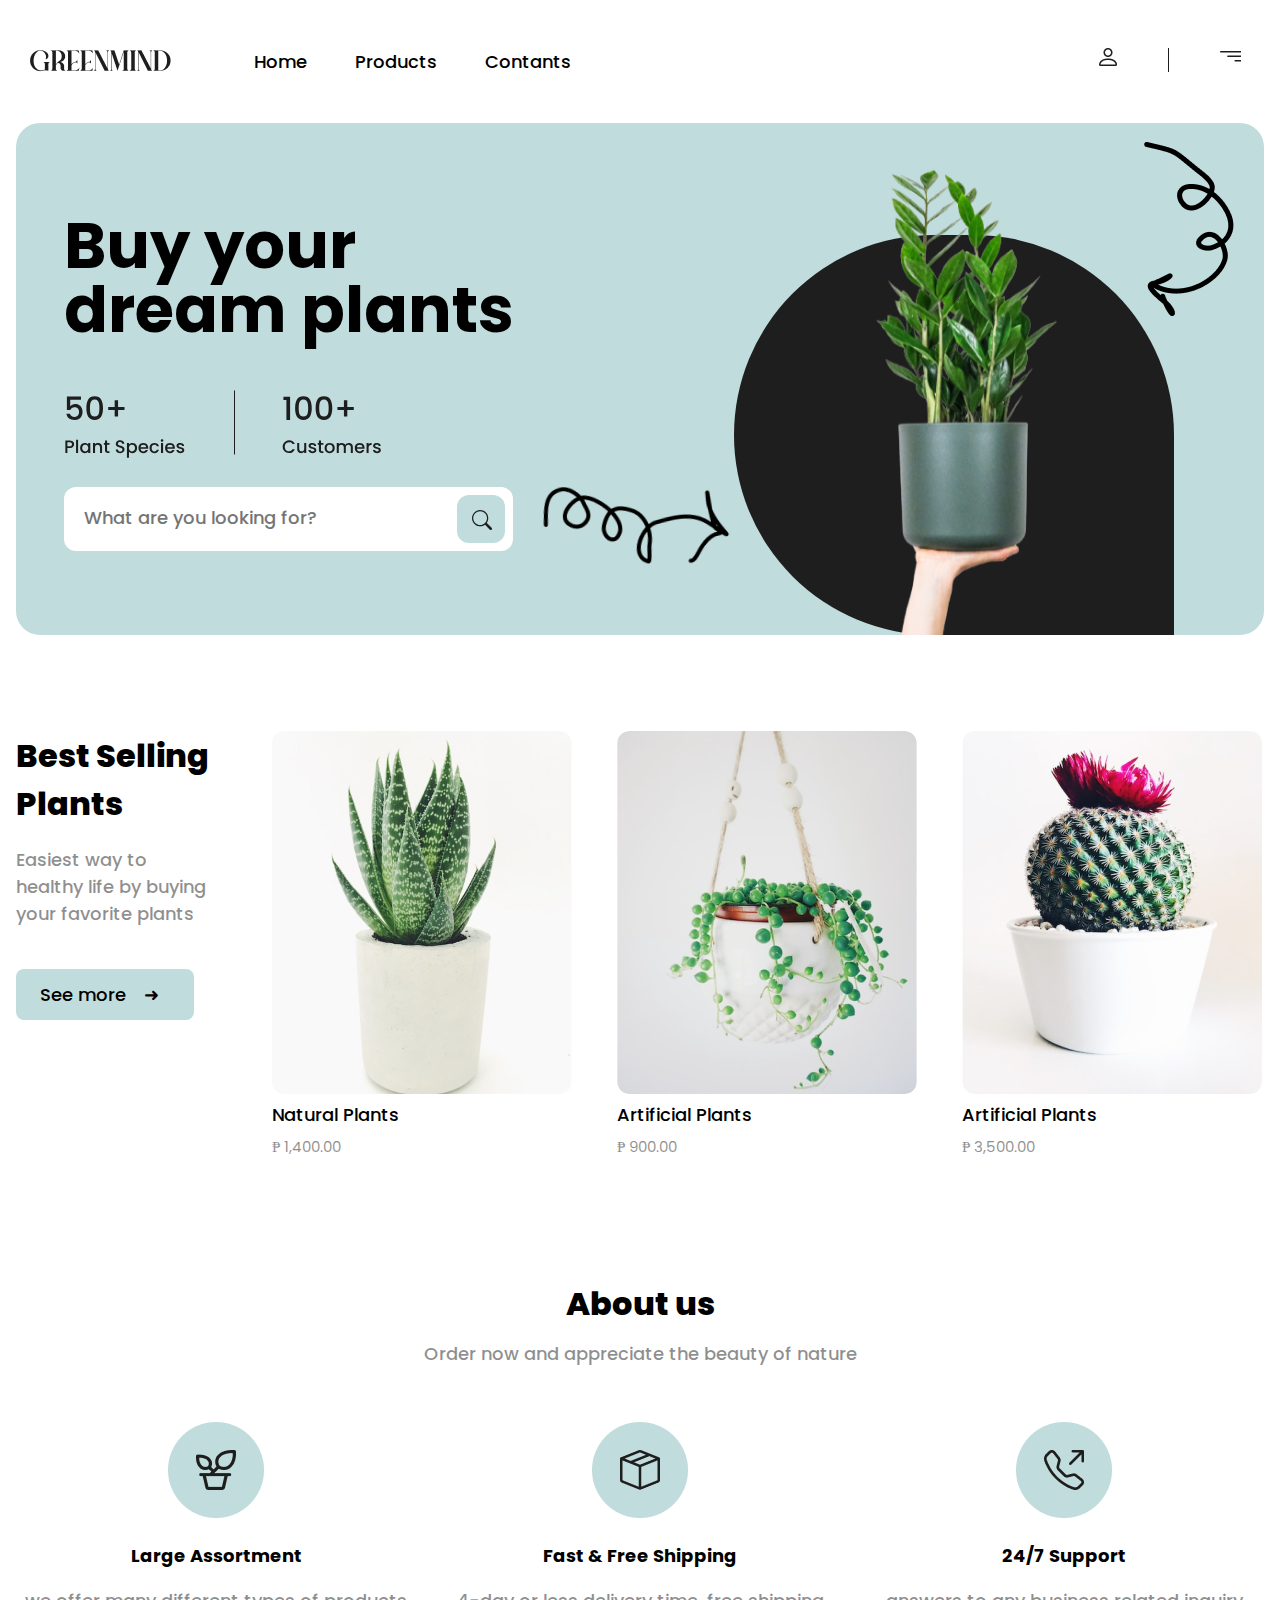
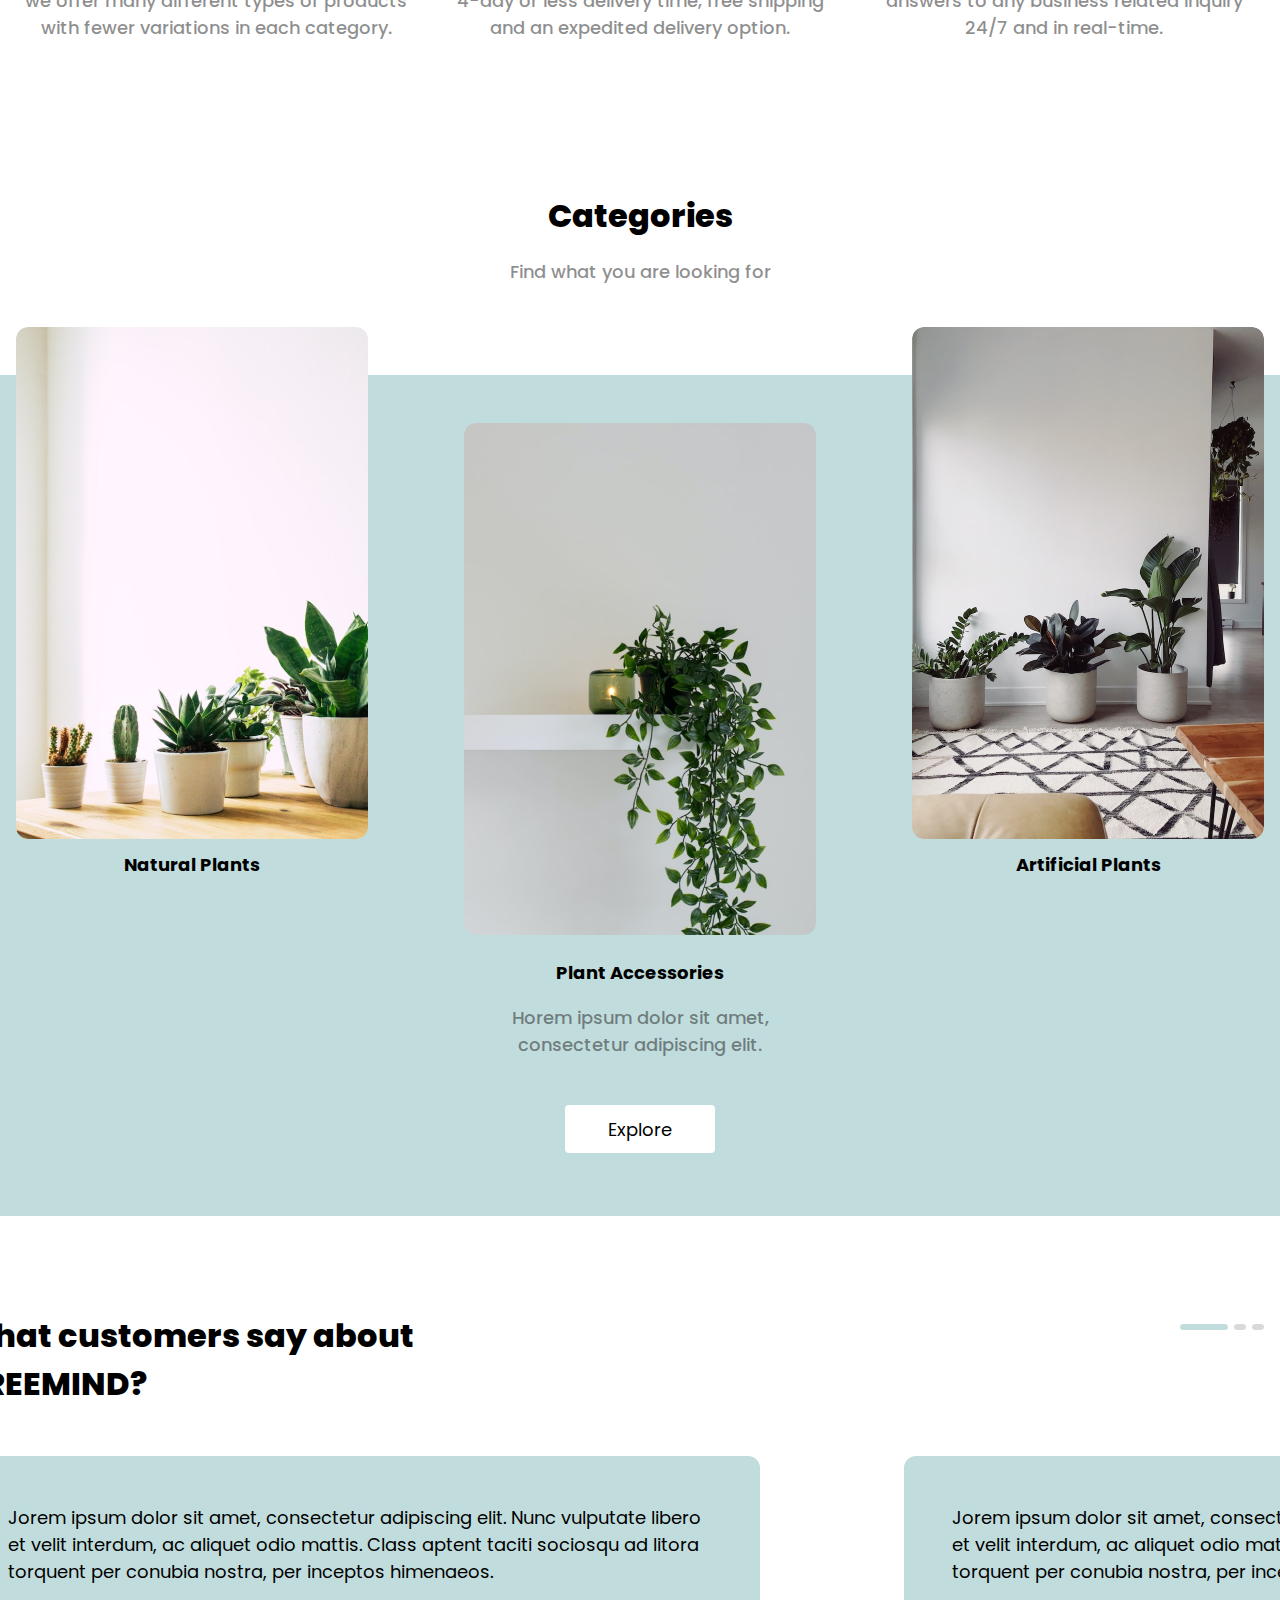
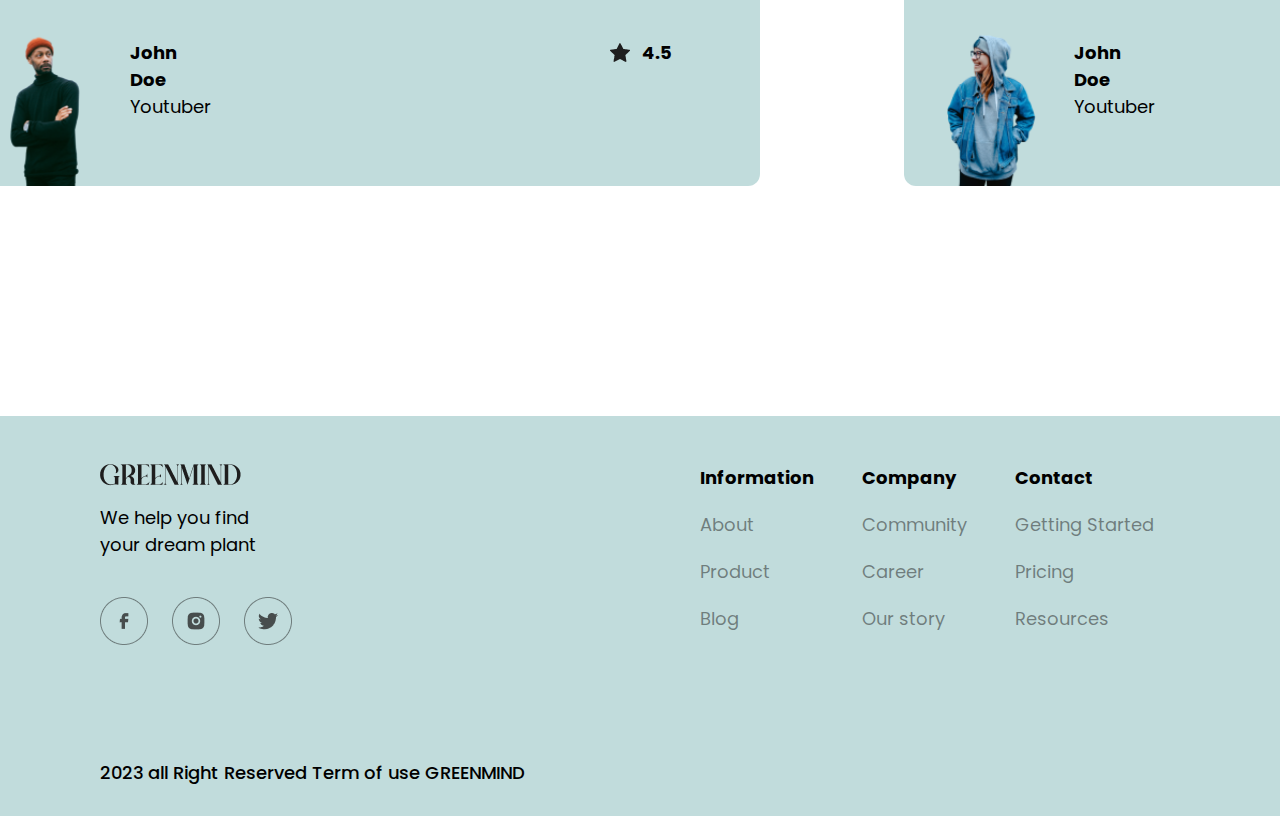
==== assignment 0/index.html @ 9eb6ec2a "Add files via upload" ====
<!DOCTYPE html>
<html lang="en">
<head>
    <meta charset="UTF-8">
    <meta http-equiv="X-UA-Compatible" content="IE=edge">
    <meta name="viewport" content="width=device-width, initial-scale=1.0">
    <link href="https://fonts.googleapis.com/css2?family=Poppins:wght@400;500;800&display=swap" rel="stylesheet">
    <link rel="stylesheet" href="style.css">
    <title>Heggi's assignment 0</title>
</head>
<body>
    <div class="page">
        <div class="navbar">
            <img src="img/GREENMIND.png" alt="" class="logo">
            <div class="menu">
                <a href="">Home</a>
                <a href="">Products</a>
                <a href="">Contants</a>
            </div>
            <div class="account">
                <a href="">
                    <img src="img/cart.png" alt="">
                </a>
                <a href="">
                    <img src="img/Person.png" alt="">
                </a>
                <img src="img/Line 1.png" alt="">
                <a href="">
                    <img src="img/FilterRight.png" alt="">
                </a>
                
            </div>
        </div>
        <div class="landingPage">
            <div class="frame3">
                <div class="frame9">
                    <div class="frame7">
                        <h1>Buy your dream plants</h1>
                        <div class="frame6">
                            <svg width="318" height="75" viewBox="0 0 318 75" fill="none" xmlns="http://www.w3.org/2000/svg">
                                <path d="M16.96 14.808H6.24V21.176C6.688 20.5787 7.34933 20.0773 8.224 19.672C9.12 19.2667 10.0693 19.064 11.072 19.064C12.864 19.064 14.3147 19.448 15.424 20.216C16.5547 20.984 17.3547 21.9547 17.824 23.128C18.3147 24.3013 18.56 25.5387 18.56 26.84C18.56 28.4187 18.2507 29.8267 17.632 31.064C17.0347 32.28 16.128 33.24 14.912 33.944C13.7173 34.648 12.2453 35 10.496 35C8.17067 35 6.304 34.424 4.896 33.272C3.488 32.12 2.64533 30.5947 2.368 28.696H5.92C6.15467 29.6987 6.67733 30.4987 7.488 31.096C8.29867 31.672 9.312 31.96 10.528 31.96C12.0427 31.96 13.1733 31.5013 13.92 30.584C14.688 29.6667 15.072 28.4507 15.072 26.936C15.072 25.4 14.688 24.2267 13.92 23.416C13.152 22.584 12.0213 22.168 10.528 22.168C9.48267 22.168 8.59733 22.4347 7.872 22.968C7.168 23.48 6.656 24.184 6.336 25.08H2.88V11.608H16.96V14.808ZM22.3575 23.032C22.3575 19.3413 22.9762 16.4613 24.2135 14.392C25.4722 12.3013 27.6268 11.256 30.6775 11.256C33.7282 11.256 35.8722 12.3013 37.1095 14.392C38.3682 16.4613 38.9975 19.3413 38.9975 23.032C38.9975 26.7653 38.3682 29.688 37.1095 31.8C35.8722 33.8907 33.7282 34.936 30.6775 34.936C27.6268 34.936 25.4722 33.8907 24.2135 31.8C22.9762 29.688 22.3575 26.7653 22.3575 23.032ZM35.4135 23.032C35.4135 21.304 35.2962 19.8427 35.0615 18.648C34.8482 17.4533 34.4002 16.4827 33.7175 15.736C33.0348 14.968 32.0215 14.584 30.6775 14.584C29.3335 14.584 28.3202 14.968 27.6375 15.736C26.9548 16.4827 26.4962 17.4533 26.2615 18.648C26.0482 19.8427 25.9415 21.304 25.9415 23.032C25.9415 24.824 26.0482 26.328 26.2615 27.544C26.4748 28.76 26.9228 29.7413 27.6055 30.488C28.3095 31.2347 29.3335 31.608 30.6775 31.608C32.0215 31.608 33.0348 31.2347 33.7175 30.488C34.4215 29.7413 34.8802 28.76 35.0935 27.544C35.3068 26.328 35.4135 24.824 35.4135 23.032ZM60.5215 24.984H54.0575V31.608H50.6655V24.984H44.2015V21.912H50.6655V15.288H54.0575V21.912H60.5215V24.984Z" fill="#1E1E1E"/>
                                <path d="M10.098 59.216C10.098 59.852 9.948 60.452 9.648 61.016C9.348 61.58 8.868 62.042 8.208 62.402C7.548 62.75 6.702 62.924 5.67 62.924H3.402V68H1.35V55.49H5.67C6.63 55.49 7.44 55.658 8.1 55.994C8.772 56.318 9.27 56.762 9.594 57.326C9.93 57.89 10.098 58.52 10.098 59.216ZM5.67 61.25C6.45 61.25 7.032 61.076 7.416 60.728C7.8 60.368 7.992 59.864 7.992 59.216C7.992 57.848 7.218 57.164 5.67 57.164H3.402V61.25H5.67ZM14.1071 54.68V68H12.0551V54.68H14.1071ZM16.1172 62.996C16.1172 62 16.3212 61.118 16.7292 60.35C17.1492 59.582 17.7132 58.988 18.4212 58.568C19.1412 58.136 19.9332 57.92 20.7972 57.92C21.5772 57.92 22.2552 58.076 22.8312 58.388C23.4192 58.688 23.8872 59.066 24.2352 59.522V58.082H26.3052V68H24.2352V66.524C23.8872 66.992 23.4132 67.382 22.8132 67.694C22.2132 68.006 21.5292 68.162 20.7612 68.162C19.9092 68.162 19.1292 67.946 18.4212 67.514C17.7132 67.07 17.1492 66.458 16.7292 65.678C16.3212 64.886 16.1172 63.992 16.1172 62.996ZM24.2352 63.032C24.2352 62.348 24.0912 61.754 23.8032 61.25C23.5272 60.746 23.1612 60.362 22.7052 60.098C22.2492 59.834 21.7572 59.702 21.2292 59.702C20.7012 59.702 20.2092 59.834 19.7532 60.098C19.2972 60.35 18.9252 60.728 18.6372 61.232C18.3612 61.724 18.2232 62.312 18.2232 62.996C18.2232 63.68 18.3612 64.28 18.6372 64.796C18.9252 65.312 19.2972 65.708 19.7532 65.984C20.2212 66.248 20.7132 66.38 21.2292 66.38C21.7572 66.38 22.2492 66.248 22.7052 65.984C23.1612 65.72 23.5272 65.336 23.8032 64.832C24.0912 64.316 24.2352 63.716 24.2352 63.032ZM34.0044 57.92C34.7844 57.92 35.4804 58.082 36.0924 58.406C36.7164 58.73 37.2024 59.21 37.5504 59.846C37.8984 60.482 38.0724 61.25 38.0724 62.15V68H36.0384V62.456C36.0384 61.568 35.8164 60.89 35.3724 60.422C34.9284 59.942 34.3224 59.702 33.5544 59.702C32.7864 59.702 32.1744 59.942 31.7184 60.422C31.2744 60.89 31.0524 61.568 31.0524 62.456V68H29.0004V58.082H31.0524V59.216C31.3884 58.808 31.8144 58.49 32.3304 58.262C32.8584 58.034 33.4164 57.92 34.0044 57.92ZM43.0838 59.756V65.246C43.0838 65.618 43.1678 65.888 43.3358 66.056C43.5158 66.212 43.8158 66.29 44.2358 66.29H45.4958V68H43.8758C42.9518 68 42.2438 67.784 41.7518 67.352C41.2598 66.92 41.0138 66.218 41.0138 65.246V59.756H39.8438V58.082H41.0138V55.616H43.0838V58.082H45.4958V59.756H43.0838ZM56.1849 68.126C55.3449 68.126 54.5889 67.982 53.9169 67.694C53.2449 67.394 52.7169 66.974 52.3329 66.434C51.9489 65.894 51.7569 65.264 51.7569 64.544H53.9529C54.0009 65.084 54.2109 65.528 54.5829 65.876C54.9669 66.224 55.5009 66.398 56.1849 66.398C56.8929 66.398 57.4449 66.23 57.8409 65.894C58.2369 65.546 58.4349 65.102 58.4349 64.562C58.4349 64.142 58.3089 63.8 58.0569 63.536C57.8169 63.272 57.5109 63.068 57.1389 62.924C56.7789 62.78 56.2749 62.624 55.6269 62.456C54.8109 62.24 54.1449 62.024 53.6289 61.808C53.1249 61.58 52.6929 61.232 52.3329 60.764C51.9729 60.296 51.7929 59.672 51.7929 58.892C51.7929 58.172 51.9729 57.542 52.3329 57.002C52.6929 56.462 53.1969 56.048 53.8449 55.76C54.4929 55.472 55.2429 55.328 56.0949 55.328C57.3069 55.328 58.2969 55.634 59.0649 56.246C59.8449 56.846 60.2769 57.674 60.3609 58.73H58.0929C58.0569 58.274 57.8409 57.884 57.4449 57.56C57.0489 57.236 56.5269 57.074 55.8789 57.074C55.2909 57.074 54.8109 57.224 54.4389 57.524C54.0669 57.824 53.8809 58.256 53.8809 58.82C53.8809 59.204 53.9949 59.522 54.2229 59.774C54.4629 60.014 54.7629 60.206 55.1229 60.35C55.4829 60.494 55.9749 60.65 56.5989 60.818C57.4269 61.046 58.0989 61.274 58.6149 61.502C59.1429 61.73 59.5869 62.084 59.9469 62.564C60.3189 63.032 60.5049 63.662 60.5049 64.454C60.5049 65.09 60.3309 65.69 59.9829 66.254C59.6469 66.818 59.1489 67.274 58.4889 67.622C57.8409 67.958 57.0729 68.126 56.1849 68.126ZM64.9782 59.54C65.3262 59.084 65.8002 58.7 66.4002 58.388C67.0002 58.076 67.6782 57.92 68.4342 57.92C69.2982 57.92 70.0842 58.136 70.7922 58.568C71.5122 58.988 72.0762 59.582 72.4842 60.35C72.8922 61.118 73.0962 62 73.0962 62.996C73.0962 63.992 72.8922 64.886 72.4842 65.678C72.0762 66.458 71.5122 67.07 70.7922 67.514C70.0842 67.946 69.2982 68.162 68.4342 68.162C67.6782 68.162 67.0062 68.012 66.4182 67.712C65.8302 67.4 65.3502 67.016 64.9782 66.56V72.716H62.9262V58.082H64.9782V59.54ZM71.0082 62.996C71.0082 62.312 70.8642 61.724 70.5762 61.232C70.3002 60.728 69.9282 60.35 69.4602 60.098C69.0042 59.834 68.5122 59.702 67.9842 59.702C67.4682 59.702 66.9762 59.834 66.5082 60.098C66.0522 60.362 65.6802 60.746 65.3922 61.25C65.1162 61.754 64.9782 62.348 64.9782 63.032C64.9782 63.716 65.1162 64.316 65.3922 64.832C65.6802 65.336 66.0522 65.72 66.5082 65.984C66.9762 66.248 67.4682 66.38 67.9842 66.38C68.5122 66.38 69.0042 66.248 69.4602 65.984C69.9282 65.708 70.3002 65.312 70.5762 64.796C70.8642 64.28 71.0082 63.68 71.0082 62.996ZM84.2154 62.798C84.2154 63.17 84.1914 63.506 84.1434 63.806H76.5654C76.6254 64.598 76.9194 65.234 77.4474 65.714C77.9754 66.194 78.6234 66.434 79.3914 66.434C80.4954 66.434 81.2754 65.972 81.7314 65.048H83.9454C83.6454 65.96 83.0994 66.71 82.3074 67.298C81.5274 67.874 80.5554 68.162 79.3914 68.162C78.4434 68.162 77.5914 67.952 76.8354 67.532C76.0914 67.1 75.5034 66.5 75.0714 65.732C74.6514 64.952 74.4414 64.052 74.4414 63.032C74.4414 62.012 74.6454 61.118 75.0534 60.35C75.4734 59.57 76.0554 58.97 76.7994 58.55C77.5554 58.13 78.4194 57.92 79.3914 57.92C80.3274 57.92 81.1614 58.124 81.8934 58.532C82.6254 58.94 83.1954 59.516 83.6034 60.26C84.0114 60.992 84.2154 61.838 84.2154 62.798ZM82.0734 62.15C82.0614 61.394 81.7914 60.788 81.2634 60.332C80.7354 59.876 80.0814 59.648 79.3014 59.648C78.5934 59.648 77.9874 59.876 77.4834 60.332C76.9794 60.776 76.6794 61.382 76.5834 62.15H82.0734ZM85.5508 63.032C85.5508 62.012 85.7548 61.118 86.1628 60.35C86.5828 59.57 87.1588 58.97 87.8908 58.55C88.6228 58.13 89.4628 57.92 90.4108 57.92C91.6108 57.92 92.6008 58.208 93.3808 58.784C94.1728 59.348 94.7068 60.158 94.9828 61.214H92.7688C92.5888 60.722 92.3008 60.338 91.9048 60.062C91.5088 59.786 91.0108 59.648 90.4108 59.648C89.5708 59.648 88.8988 59.948 88.3948 60.548C87.9028 61.136 87.6568 61.964 87.6568 63.032C87.6568 64.1 87.9028 64.934 88.3948 65.534C88.8988 66.134 89.5708 66.434 90.4108 66.434C91.5988 66.434 92.3848 65.912 92.7688 64.868H94.9828C94.6948 65.876 94.1548 66.68 93.3628 67.28C92.5708 67.868 91.5868 68.162 90.4108 68.162C89.4628 68.162 88.6228 67.952 87.8908 67.532C87.1588 67.1 86.5828 66.5 86.1628 65.732C85.7548 64.952 85.5508 64.052 85.5508 63.032ZM98.0717 56.768C97.6997 56.768 97.3877 56.642 97.1357 56.39C96.8837 56.138 96.7577 55.826 96.7577 55.454C96.7577 55.082 96.8837 54.77 97.1357 54.518C97.3877 54.266 97.6997 54.14 98.0717 54.14C98.4317 54.14 98.7377 54.266 98.9897 54.518C99.2417 54.77 99.3677 55.082 99.3677 55.454C99.3677 55.826 99.2417 56.138 98.9897 56.39C98.7377 56.642 98.4317 56.768 98.0717 56.768ZM99.0797 58.082V68H97.0277V58.082H99.0797ZM110.864 62.798C110.864 63.17 110.84 63.506 110.792 63.806H103.214C103.274 64.598 103.568 65.234 104.096 65.714C104.624 66.194 105.272 66.434 106.04 66.434C107.144 66.434 107.924 65.972 108.38 65.048H110.594C110.294 65.96 109.748 66.71 108.956 67.298C108.176 67.874 107.204 68.162 106.04 68.162C105.092 68.162 104.24 67.952 103.484 67.532C102.74 67.1 102.152 66.5 101.72 65.732C101.3 64.952 101.09 64.052 101.09 63.032C101.09 62.012 101.294 61.118 101.702 60.35C102.122 59.57 102.704 58.97 103.448 58.55C104.204 58.13 105.068 57.92 106.04 57.92C106.976 57.92 107.81 58.124 108.542 58.532C109.274 58.94 109.844 59.516 110.252 60.26C110.66 60.992 110.864 61.838 110.864 62.798ZM108.722 62.15C108.71 61.394 108.44 60.788 107.912 60.332C107.384 59.876 106.73 59.648 105.95 59.648C105.242 59.648 104.636 59.876 104.132 60.332C103.628 60.776 103.328 61.382 103.232 62.15H108.722ZM116.483 68.162C115.703 68.162 115.001 68.024 114.377 67.748C113.765 67.46 113.279 67.076 112.919 66.596C112.559 66.104 112.367 65.558 112.343 64.958H114.467C114.503 65.378 114.701 65.732 115.061 66.02C115.433 66.296 115.895 66.434 116.447 66.434C117.023 66.434 117.467 66.326 117.779 66.11C118.103 65.882 118.265 65.594 118.265 65.246C118.265 64.874 118.085 64.598 117.725 64.418C117.377 64.238 116.819 64.04 116.051 63.824C115.307 63.62 114.701 63.422 114.233 63.23C113.765 63.038 113.357 62.744 113.009 62.348C112.673 61.952 112.505 61.43 112.505 60.782C112.505 60.254 112.661 59.774 112.973 59.342C113.285 58.898 113.729 58.55 114.305 58.298C114.893 58.046 115.565 57.92 116.321 57.92C117.449 57.92 118.355 58.208 119.039 58.784C119.735 59.348 120.107 60.122 120.155 61.106H118.103C118.067 60.662 117.887 60.308 117.563 60.044C117.239 59.78 116.801 59.648 116.249 59.648C115.709 59.648 115.295 59.75 115.007 59.954C114.719 60.158 114.575 60.428 114.575 60.764C114.575 61.028 114.671 61.25 114.863 61.43C115.055 61.61 115.289 61.754 115.565 61.862C115.841 61.958 116.249 62.084 116.789 62.24C117.509 62.432 118.097 62.63 118.553 62.834C119.021 63.026 119.423 63.314 119.759 63.698C120.095 64.082 120.269 64.592 120.281 65.228C120.281 65.792 120.125 66.296 119.813 66.74C119.501 67.184 119.057 67.532 118.481 67.784C117.917 68.036 117.251 68.162 116.483 68.162Z" fill="#1E1E1E"/>
                                <line x1="170.5" y1="5.5" x2="170.5" y2="69.5" stroke="#1E1E1E"/>
                                <path d="M219.44 15V11.672H226.096V35H222.416V15H219.44ZM231.108 23.032C231.108 19.3413 231.726 16.4613 232.964 14.392C234.222 12.3013 236.377 11.256 239.428 11.256C242.478 11.256 244.622 12.3013 245.86 14.392C247.118 16.4613 247.748 19.3413 247.748 23.032C247.748 26.7653 247.118 29.688 245.86 31.8C244.622 33.8907 242.478 34.936 239.428 34.936C236.377 34.936 234.222 33.8907 232.964 31.8C231.726 29.688 231.108 26.7653 231.108 23.032ZM244.164 23.032C244.164 21.304 244.046 19.8427 243.812 18.648C243.598 17.4533 243.15 16.4827 242.468 15.736C241.785 14.968 240.772 14.584 239.428 14.584C238.084 14.584 237.07 14.968 236.388 15.736C235.705 16.4827 235.246 17.4533 235.012 18.648C234.798 19.8427 234.692 21.304 234.692 23.032C234.692 24.824 234.798 26.328 235.012 27.544C235.225 28.76 235.673 29.7413 236.356 30.488C237.06 31.2347 238.084 31.608 239.428 31.608C240.772 31.608 241.785 31.2347 242.468 30.488C243.172 29.7413 243.63 28.76 243.844 27.544C244.057 26.328 244.164 24.824 244.164 23.032ZM251.608 23.032C251.608 19.3413 252.226 16.4613 253.464 14.392C254.722 12.3013 256.877 11.256 259.928 11.256C262.978 11.256 265.122 12.3013 266.36 14.392C267.618 16.4613 268.248 19.3413 268.248 23.032C268.248 26.7653 267.618 29.688 266.36 31.8C265.122 33.8907 262.978 34.936 259.928 34.936C256.877 34.936 254.722 33.8907 253.464 31.8C252.226 29.688 251.608 26.7653 251.608 23.032ZM264.664 23.032C264.664 21.304 264.546 19.8427 264.312 18.648C264.098 17.4533 263.65 16.4827 262.968 15.736C262.285 14.968 261.272 14.584 259.928 14.584C258.584 14.584 257.57 14.968 256.888 15.736C256.205 16.4827 255.746 17.4533 255.512 18.648C255.298 19.8427 255.192 21.304 255.192 23.032C255.192 24.824 255.298 26.328 255.512 27.544C255.725 28.76 256.173 29.7413 256.856 30.488C257.56 31.2347 258.584 31.608 259.928 31.608C261.272 31.608 262.285 31.2347 262.968 30.488C263.672 29.7413 264.13 28.76 264.344 27.544C264.557 26.328 264.664 24.824 264.664 23.032ZM289.772 24.984H283.308V31.608H279.916V24.984H273.452V21.912H279.916V15.288H283.308V21.912H289.772V24.984Z" fill="#1E1E1E"/>
                                <path d="M218.666 61.718C218.666 60.494 218.948 59.396 219.512 58.424C220.088 57.452 220.862 56.696 221.834 56.156C222.818 55.604 223.892 55.328 225.056 55.328C226.388 55.328 227.57 55.658 228.602 56.318C229.646 56.966 230.402 57.89 230.87 59.09H228.404C228.08 58.43 227.63 57.938 227.054 57.614C226.478 57.29 225.812 57.128 225.056 57.128C224.228 57.128 223.49 57.314 222.842 57.686C222.194 58.058 221.684 58.592 221.312 59.288C220.952 59.984 220.772 60.794 220.772 61.718C220.772 62.642 220.952 63.452 221.312 64.148C221.684 64.844 222.194 65.384 222.842 65.768C223.49 66.14 224.228 66.326 225.056 66.326C225.812 66.326 226.478 66.164 227.054 65.84C227.63 65.516 228.08 65.024 228.404 64.364H230.87C230.402 65.564 229.646 66.488 228.602 67.136C227.57 67.784 226.388 68.108 225.056 68.108C223.88 68.108 222.806 67.838 221.834 67.298C220.862 66.746 220.088 65.984 219.512 65.012C218.948 64.04 218.666 62.942 218.666 61.718ZM242.254 58.082V68H240.202V66.83C239.878 67.238 239.452 67.562 238.924 67.802C238.408 68.03 237.856 68.144 237.268 68.144C236.488 68.144 235.786 67.982 235.162 67.658C234.55 67.334 234.064 66.854 233.704 66.218C233.356 65.582 233.182 64.814 233.182 63.914V58.082H235.216V63.608C235.216 64.496 235.438 65.18 235.882 65.66C236.326 66.128 236.932 66.362 237.7 66.362C238.468 66.362 239.074 66.128 239.518 65.66C239.974 65.18 240.202 64.496 240.202 63.608V58.082H242.254ZM248.561 68.162C247.781 68.162 247.079 68.024 246.455 67.748C245.843 67.46 245.357 67.076 244.997 66.596C244.637 66.104 244.445 65.558 244.421 64.958H246.545C246.581 65.378 246.779 65.732 247.139 66.02C247.511 66.296 247.973 66.434 248.525 66.434C249.101 66.434 249.545 66.326 249.857 66.11C250.181 65.882 250.343 65.594 250.343 65.246C250.343 64.874 250.163 64.598 249.803 64.418C249.455 64.238 248.897 64.04 248.129 63.824C247.385 63.62 246.779 63.422 246.311 63.23C245.843 63.038 245.435 62.744 245.087 62.348C244.751 61.952 244.583 61.43 244.583 60.782C244.583 60.254 244.739 59.774 245.051 59.342C245.363 58.898 245.807 58.55 246.383 58.298C246.971 58.046 247.643 57.92 248.399 57.92C249.527 57.92 250.433 58.208 251.117 58.784C251.813 59.348 252.185 60.122 252.233 61.106H250.181C250.145 60.662 249.965 60.308 249.641 60.044C249.317 59.78 248.879 59.648 248.327 59.648C247.787 59.648 247.373 59.75 247.085 59.954C246.797 60.158 246.653 60.428 246.653 60.764C246.653 61.028 246.749 61.25 246.941 61.43C247.133 61.61 247.367 61.754 247.643 61.862C247.919 61.958 248.327 62.084 248.867 62.24C249.587 62.432 250.175 62.63 250.631 62.834C251.099 63.026 251.501 63.314 251.837 63.698C252.173 64.082 252.347 64.592 252.359 65.228C252.359 65.792 252.203 66.296 251.891 66.74C251.579 67.184 251.135 67.532 250.559 67.784C249.995 68.036 249.329 68.162 248.561 68.162ZM256.971 59.756V65.246C256.971 65.618 257.055 65.888 257.223 66.056C257.403 66.212 257.703 66.29 258.123 66.29H259.383V68H257.763C256.839 68 256.131 67.784 255.639 67.352C255.147 66.92 254.901 66.218 254.901 65.246V59.756H253.731V58.082H254.901V55.616H256.971V58.082H259.383V59.756H256.971ZM265.576 68.162C264.64 68.162 263.794 67.952 263.038 67.532C262.282 67.1 261.688 66.5 261.256 65.732C260.824 64.952 260.608 64.052 260.608 63.032C260.608 62.024 260.83 61.13 261.274 60.35C261.718 59.57 262.324 58.97 263.092 58.55C263.86 58.13 264.718 57.92 265.666 57.92C266.614 57.92 267.472 58.13 268.24 58.55C269.008 58.97 269.614 59.57 270.058 60.35C270.502 61.13 270.724 62.024 270.724 63.032C270.724 64.04 270.496 64.934 270.04 65.714C269.584 66.494 268.96 67.1 268.168 67.532C267.388 67.952 266.524 68.162 265.576 68.162ZM265.576 66.38C266.104 66.38 266.596 66.254 267.052 66.002C267.52 65.75 267.898 65.372 268.186 64.868C268.474 64.364 268.618 63.752 268.618 63.032C268.618 62.312 268.48 61.706 268.204 61.214C267.928 60.71 267.562 60.332 267.106 60.08C266.65 59.828 266.158 59.702 265.63 59.702C265.102 59.702 264.61 59.828 264.154 60.08C263.71 60.332 263.356 60.71 263.092 61.214C262.828 61.706 262.696 62.312 262.696 63.032C262.696 64.1 262.966 64.928 263.506 65.516C264.058 66.092 264.748 66.38 265.576 66.38ZM284.758 57.92C285.538 57.92 286.234 58.082 286.846 58.406C287.47 58.73 287.956 59.21 288.304 59.846C288.664 60.482 288.844 61.25 288.844 62.15V68H286.81V62.456C286.81 61.568 286.588 60.89 286.144 60.422C285.7 59.942 285.094 59.702 284.326 59.702C283.558 59.702 282.946 59.942 282.49 60.422C282.046 60.89 281.824 61.568 281.824 62.456V68H279.79V62.456C279.79 61.568 279.568 60.89 279.124 60.422C278.68 59.942 278.074 59.702 277.306 59.702C276.538 59.702 275.926 59.942 275.47 60.422C275.026 60.89 274.804 61.568 274.804 62.456V68H272.752V58.082H274.804V59.216C275.14 58.808 275.566 58.49 276.082 58.262C276.598 58.034 277.15 57.92 277.738 57.92C278.53 57.92 279.238 58.088 279.862 58.424C280.486 58.76 280.966 59.246 281.302 59.882C281.602 59.282 282.07 58.808 282.706 58.46C283.342 58.1 284.026 57.92 284.758 57.92ZM300.545 62.798C300.545 63.17 300.521 63.506 300.473 63.806H292.895C292.955 64.598 293.249 65.234 293.777 65.714C294.305 66.194 294.953 66.434 295.721 66.434C296.825 66.434 297.605 65.972 298.061 65.048H300.275C299.975 65.96 299.429 66.71 298.637 67.298C297.857 67.874 296.885 68.162 295.721 68.162C294.773 68.162 293.921 67.952 293.165 67.532C292.421 67.1 291.833 66.5 291.401 65.732C290.981 64.952 290.771 64.052 290.771 63.032C290.771 62.012 290.975 61.118 291.383 60.35C291.803 59.57 292.385 58.97 293.129 58.55C293.885 58.13 294.749 57.92 295.721 57.92C296.657 57.92 297.491 58.124 298.223 58.532C298.955 58.94 299.525 59.516 299.933 60.26C300.341 60.992 300.545 61.838 300.545 62.798ZM298.403 62.15C298.391 61.394 298.121 60.788 297.593 60.332C297.065 59.876 296.411 59.648 295.631 59.648C294.923 59.648 294.317 59.876 293.813 60.332C293.309 60.776 293.009 61.382 292.913 62.15H298.403ZM304.617 59.522C304.917 59.018 305.313 58.628 305.805 58.352C306.309 58.064 306.903 57.92 307.587 57.92V60.044H307.065C306.261 60.044 305.649 60.248 305.229 60.656C304.821 61.064 304.617 61.772 304.617 62.78V68H302.565V58.082H304.617V59.522ZM313.073 68.162C312.293 68.162 311.591 68.024 310.967 67.748C310.355 67.46 309.869 67.076 309.509 66.596C309.149 66.104 308.957 65.558 308.933 64.958H311.057C311.093 65.378 311.291 65.732 311.651 66.02C312.023 66.296 312.485 66.434 313.037 66.434C313.613 66.434 314.057 66.326 314.369 66.11C314.693 65.882 314.855 65.594 314.855 65.246C314.855 64.874 314.675 64.598 314.315 64.418C313.967 64.238 313.409 64.04 312.641 63.824C311.897 63.62 311.291 63.422 310.823 63.23C310.355 63.038 309.947 62.744 309.599 62.348C309.263 61.952 309.095 61.43 309.095 60.782C309.095 60.254 309.251 59.774 309.563 59.342C309.875 58.898 310.319 58.55 310.895 58.298C311.483 58.046 312.155 57.92 312.911 57.92C314.039 57.92 314.945 58.208 315.629 58.784C316.325 59.348 316.697 60.122 316.745 61.106H314.693C314.657 60.662 314.477 60.308 314.153 60.044C313.829 59.78 313.391 59.648 312.839 59.648C312.299 59.648 311.885 59.75 311.597 59.954C311.309 60.158 311.165 60.428 311.165 60.764C311.165 61.028 311.261 61.25 311.453 61.43C311.645 61.61 311.879 61.754 312.155 61.862C312.431 61.958 312.839 62.084 313.379 62.24C314.099 62.432 314.687 62.63 315.143 62.834C315.611 63.026 316.013 63.314 316.349 63.698C316.685 64.082 316.859 64.592 316.871 65.228C316.871 65.792 316.715 66.296 316.403 66.74C316.091 67.184 315.647 67.532 315.071 67.784C314.507 68.036 313.841 68.162 313.073 68.162Z" fill="#1E1E1E"/>
                            </svg>
                        </div>
                    </div>      
                    <div class="frame8">
                        <input type="text" placeholder="What are you looking for?">
                        <a href="">
                            <div class="Rectangle1">
                                <img src="img/Vector.svg" alt=""  class="vector">
                            </div>
                        </a>
                    </div>
                    <img src="img/Vector 186.png" alt="" class="vector186">
                    <img src="img/Vector 187.png" alt="" class="vector187">
                    <img src="img/plane.png" alt="" class="plane">
                    <div class="Rectangle2"></div>    
                </div>
            </div>
            <div class="frame4">
                <div class="frame12">
                    <div class="title frame10">
                        <h3>Best Selling Plants</h3>
                        <p>Easiest way to<br> healthy life by buying<br> your favorite plants</p>
                    </div>
                    <a href="" class="frame11">See more　➜</a>  
                </div>  
                <div class="showProducts">
                    <a href="">
                        <div class="frame14">
                            <img src="img/Frame 9.png" alt="" class="productImg">
                            <div class="items">
                                <p class="name">Natural Plants</p>
                                <p class="price">₱ 1,400.00</p>
                            </div>
                        </div>
                    </a>
                     <a href="">
                        <div class="frame15">
                            <img src="img/Frame 8.png" alt="" class="productImg">
                            <div class="items">
                                <p class="name">Artificial Plants</p>
                                <p class="price">₱ 900.00</p>
                            </div>
                        </div>
                     </a>
                     <a href="">
                        <div class="frame16">
                            <img src="img/Frame 7.png" alt="" class="productImg">
                            <div class="items">
                                <p class="name">Artificial Plants</p>
                                <p class="price">₱ 3,500.00</p>
                            </div>
                        </div>
                     </a>         
                </div>
            </div>
        </div>
        <div class="aboutUs">
            <div class="frame23">
                <div class="title frame17">
                    <h3>About us</h3>
                    <p>Order now and appreciate the beauty of nature</p>
                </div>
                <div class="frame22">

                    <div class="frameC 19">
                        <div class="group1">
                            <img src="img/Group 1.png" alt="">
                            <h4>Large Assortment</h4>
                        </div>
                        <p>we offer many different types of products with fewer variations in each category.</p>
                    </div>
                    <div class="frameC 20">
                        <div class="group1">
                            <img src="img/Group 2.png" alt="">
                            <h4>Fast & Free Shipping</h4>
                        </div>
                        <p>4-day or less delivery time, free shipping and an expedited delivery option.</p>
                    </div>
                    <div class="frameC 21">
                        <div class="group1">
                            <img src="img/Group 3.png" alt="">
                            <h4>24/7 Support</h4>
                        </div>
                        <p>answers to any business related inquiry 24/7 and in real-time.</p>
                    </div>
                </div>
            </div>
        </div>     
        <div class="categories">
            <div class="frame25">
                <div class="frame39">
                    <img src="img/Frame 36.png" alt="" class="productImg">
                    <h4>Natural Plants</h4>
                </div>
                <div class="frame44">
                    <img src="img/Frame 38.png" alt="" class="productImg">
                    <div class="frameC">
                        <h4>Plant Accessories</h4>
                        <p>Horem ipsum dolor sit amet,<br> consectetur adipiscing elit.</p>
                    </div>
                    
                        <button class="frame43"><span>Explore</span></button>
                </div>
                <div class="frame41">
                    <img src="img/Frame 37.png" alt="" class="productImg">
                    <h4>Artificial Plants</h4>
                </div>
            </div>
            <div class="title frame24">
                <h3>Categories</h3>
                <p>Find what you are looking for</p>
            </div>
        </div>
        <div class="testimonial">
            <h3>What customers say about GREEMIND?</h3>
            <img src="img/Frame 49.png" alt="" class="frame49">
            <div class="frame45">
                <p class="src">
                    Jorem ipsum dolor sit amet, consectetur adipiscing elit. Nunc vulputate libero et velit interdum, ac aliquet odio mattis. Class aptent taciti sociosqu ad litora torquent per conubia nostra, per inceptos himenaeos.
                </p>
                <img src="img/unsplash01.png" alt="" class="unsplash">
                <div class="frame46">
                    <h4>John Doe</h4>
                    <p>Youtuber</p>
                </div>
                <div class="frame47">
                    <img src="img/Vector4.png" alt="">
                    <h4>4.5</h4>
                </div>
                <div class="frame48">
                    <p class="src">
                        Jorem ipsum dolor sit amet, consectetur adipiscing elit. Nunc vulputate libero et velit interdum, ac aliquet odio mattis. Class aptent taciti sociosqu ad litora torquent per conubia nostra, per inceptos himenaeos.
                    </p>
                    <img src="img/unsplash02.png" alt="" class="unsplash">
                    <div class="frame46">
                        <h4>John Doe</h4>
                        <p>Youtuber</p>
                    </div>

                </div>
            </div>
        </div>
    </div>
    <footer>
        <p class="copyRight">
            2023 all Right Reserved Term of use GREENMIND
        </p>
        <div class="links">
            <div class="area 1">
                <h4>Information</h4>
                <a href="">About</a>
                <a href="">Product</a>
                <a href="">Blog</a>
            </div>
            <div class="area 2">
                <h4>Company</h4>
                <a href="">Community</a>
                <a href="">Career</a>
                <a href="">Our story</a>
            </div>
            <div class="area 3">
                <h4>Contact</h4>
                <a href="">Getting Started</a>
                <a href="">Pricing</a>
                <a href="">Resources</a>
            </div>
        </div>
        <div class="frame52">
            <div class="frame50">
                <img src="img/GREENMIND.png" alt="">
                <p>We help you find your dream plant</p>
            </div>
            <div class="frame51">
                <a href="">
                    <img src="img/Group 11.png" alt="">
                </a>
                <a href="">
                    <img src="img/Group 12.png" alt="">
                </a>
                <a href="">
                    <img src="img/Group 13.png" alt="">
                </a>
            </div>
        </div>
    </footer>
</body>
</html>
---- assignment 0/style.css ----
html{
display: flex;
justify-content: center;
}

.page{
    position: relative;
}

*{
font-family: 'Poppins';
font-size: 18px;
}

a{
color: black;
text-decoration: none;
}


body {
position: relative;
width: 100%;
height: 4016px;
background: #FFFFFF;
margin: 0;

display: flex;
justify-content: center;
}

h3{
font-weight: 800;
font-size: 32px;
line-height: 48px;
margin: 0;
}

.title p{
font-weight: 500;
font-size: 18px;
line-height: 27px;
color: rgba(30, 30, 30, 0.5);
}

.landingPage{
width: 1440px;
height: 1280px;
background: #FFFFFF;

display: flex;
justify-content: center;
}

.logo {
position: absolute;

left: 110px;
top: 50px;

line-height: 39px;
}

.navbar{
    position: absolute;
}
.menu {
font-weight: 500;
display: flex;
flex-direction: row;
align-items: flex-start;
padding: 0px;
gap: 48px;
position: absolute;
left: 334px;
top: 48px;

}


.menu a {
position: relative;
}

.menu a::after {
content: '';
position: absolute;
left: 0;
bottom: -6px;
width: 100%;
height: 3px;
background: #7ac9c9;
border-radius: 5px;
transform-origin: left;
transform: scaleX(0);
transition: .5s;
}


.menu a:hover::after{
transform: scaleX(1);
}




.account{
display: flex;
flex-direction: row;
align-items: center;
padding: 0px;
gap: 48px;

position: absolute;
width: 216px;
height: 24px;
left: 1128px;
top: 48px;
}


.frame9{
padding: 0px;
gap: 48px;

position: absolute;
width: 512px;
height: 339px;
left: 48px;
top: 48px;
}




.frame3{
position: absolute;
width: 1248px;
height: 512px;
/* left: 96px; */
top: 123px;

/* Color 1 */

background: #C1DCDC;
border-radius: 24px;
}

h1{
font-size: 64px;
line-height: 64px;
width: 512px;
height: 128px;
}



.frame8{
width: 449px;
height: 64px;
background: #FFFFFF;
border-radius: 12px;
font-size: 18px;
line-height: 27px;

position: absolute;
margin-top: 20px;
}


.frame8 input{
position: absolute;
width: 350px;
height: 50px;
left: 18px;
top: 5px;
font-style: normal;
font-weight: 500;
font-size: 18px;
line-height: 27px;
border: none;
}


.frame8 input:focus{
outline: none;
}

.Rectangle1{
position: absolute;
width: 48px;
height: 48px;
left: 393px;
top: 8px;

/* Color 1 */

background: #C1DCDC;
border-radius: 12px;
}

.vector{
position: absolute;
left: 15px;
right: 0%;
top: 15px;
bottom: 0%;

}

.vector186{
position: absolute;
left: 480px;
top: 310px;


transform: rotate(-5deg);
}

.vector187{
position: absolute;
left: 1080px;
top: -30px;
}


.plane{
position: absolute;
width: 411px;
height: 513.98px;
left: 700px;
top: -50px;
z-index: 1;
}




.Rectangle2{
position: absolute;
width: 440px;
height: 400px;
left: 670px;
top: 64px;

/* Color 2 */

background: #1E1E1E;
border-radius: 200px 200px 0px 200px;
}

.frame12{
display: flex;
flex-direction: column;
align-items: flex-start;
padding: 0px;
gap: 24px;

position: absolute;
width: 256px;
height: 264px;
left: 96px;
top: 732px;
}


.frame11{
position: relative;
display: flex;
flex-direction: row;
align-items: center;
padding: 12px 24px;
gap: 10px;
width: 130px;
height: 51px;
font-weight: 500;
transition-duration: 0.5s;


/* Color 1 */
border: none;
background: #C1DCDC;
border-radius: 8px;
}

.frame11:hover{
background-color: #7ac9c9;
color: white;
}



.showProducts{
flex-wrap: nowrap;
display: flex;
align-items: flex-start;
padding: 0px;
gap: 45px;
position: absolute;
width: 299.33px;
height: 436px;
left: 352px;
top: 731px;
}


.productImg{
border-radius: 12px;

}

.items{
display: flex;
flex-direction: column;
align-items: flex-start;
padding: 0px;
gap: 7px;
width: 128px;
height: 61px;
}

.name:hover {
    color: #45c9c9;
}

.name{
width: 200px;
font-weight: 500;
font-size: 18px;
margin: 0px;

transition: 0.2s;
}

.price{
margin: 0;
font-size: 15px;
color: rgba(30, 30, 30, 0.5);
}

.aboutUs{
position: absolute;
width: 1440px;
height: 512px;
left: 0px;
top: 1280px;
}

.frame23{
display: flex;
flex-direction: column;
align-items: center;
gap: 55px;
position: absolute;
left: 96px;
}

.frame17{
display: flex;
flex-direction: column;
align-items: center;
padding: 0px;
gap: 12px;
}

.frame17 p{
margin: 0;
}


.frame10 p{
width: 220px;
height: 81px;
}




.frameC p{
width: 400px;
font-weight: 500;
text-align: center;
color: rgba(30, 30, 30, 0.5);
}

.frame22{
display: flex;
flex-direction: row;
align-items: flex-start;
padding: 0px;
gap: 24px;
}

h4{
font-weight: 700;
margin: 0;
}

.frameC{
display: flex;
flex-direction: column;
align-items: center;
padding: 0px;
}



.group1{
display: flex;
flex-direction: column;
align-items: center;
padding: 0px;
gap: 24px;
}

.categories{
position: absolute;
width: 1440px;
height: 1024px;
left: 0px;
top: 1792px;
}

.frame25{
position: absolute;
width: 1440px;
height: 841px;
left: 0px;
top: 183px;

/* Color 1 */

background: #C1DCDC;
}

.frame24{
display: flex;
flex-direction: column;
align-items: center;
}

.frame44{
display: flex;
flex-direction: column;
align-items: center;
padding: 0px;
gap: 24px;

position: absolute;
width: 352px;
height: 692px;
left: 544px;
top: 48px;
}

.frame39{
display: flex;
flex-direction: column;
align-items: center;
padding: 0px;
gap: 12px;

position: absolute;
width: 352px;
height: 551px;
left: 96px;
top: -48px;

}

.frame41{
display: flex;
flex-direction: column;
align-items: center;
padding: 0px;
gap: 12px;

position: absolute;
width: 352px;
height: 551px;
left: 992px;
top: -48px;
}

.frame43{
    display:inline-block;
    height: 51px;

   padding-bottom: 5px;
border-radius: 4px;
background-color: #ffffff;
border: none;
color: #000000;
text-align: center;
font-size: 28px;
width: 150px;
transition: all 0.5s;
cursor: pointer;
margin: 5px;
}

.frame43 span{
cursor: pointer;
display: inline-block;
position: relative;
transition: 0.5s;
}

.frame43 span:after{
content: '➜';
position: absolute;
opacity: 0;
top: 0;
right: -20px;
transition: 0.3s;
}



.frame43:hover span{
padding-right: 25px;
}

.frame43:hover span:after{
opacity: 1;
right: 0;
}

.testimonial{
    position: absolute;
    width: 1440px;
    height: 800px;
    left: 0px;
    top: 2816px;
    overflow: hidden; /*裁切畫面*/
    background: #FFFFFF;
}


.testimonial h3{
    position: absolute;
width: 457px;
height: 96px;
left: 40px;
top: 96px;

}

.frame45{
    position: absolute;
    width: 800px;
    height: 330px;
    left: 40px;
    top: 240px;

    
    /* Color 1 */
    
    background: #C1DCDC;
    border-radius: 12px;
}

.frame48{


    position: absolute;
    width: 800px;
    height: 330px;
    left: 944px;
    top: 0px;
    
    /* Color 1 */
    
    background: #C1DCDC;
    border-radius: 12px;
}

.unsplash{
    position: absolute;
    height: 205.99px;
    left: 13px;
    top: 124px;
}

.frame46{
    display: flex;
    flex-direction: column;
    align-items: flex-start;
    padding: 0px;
    
    position: absolute;
    width: 86px;
    height: 45px;
    left: 170px;
    top: 183px;
}

.frame47{
    display: flex;
    flex-direction: row;
    align-items: center;
    padding: 0px;
    gap: 12px;
    
    position: absolute;
    width: 61px;
    height: 27px;
    left: 650px;
    top: 183px;
}

.frame49{
    display: flex;
    flex-direction: row;
    align-items: flex-start;
    padding: 0px;
    gap: 6px;
    
    position: absolute;
    width: 84px;
    height: 6px;
    left: 1260px;
    top: 108px;
}
.src{
    position: absolute;
    width: 704px;
    height: 81px;
    left: 48px;
    top: 48px;
}

.frame45 p{
    margin-top: 0;
}

footer{
    position: absolute;
    width: 100%;
    height: 400px;
    left: 0px;
    top: 3616px;
    
    /* Color 1 */
    
    background: #C1DCDC;
}

.copyRight{
    position: absolute;
    width: 429px;
    height: 27px;
    left: 100px;
    top: 325px;
    
    font-family: 'Poppins';
    font-style: normal;
    font-weight: 500;
    font-size: 18px;
    line-height: 27px;
}

.links{
    display: flex;
    flex-direction: row;
    align-items: flex-start;
    padding: 0px;
    gap: 48px;
    
    position: absolute;
    width: 480px;
    height: 180px;
    right: 100px;
    top: 48px;
}

.links a:hover{
    color: #000000;
}

.frame52{
    display: flex;
    flex-direction: column;
    align-items: center;
    padding: 0px;
    gap: 24px;
    
    position: absolute;
    width: 192px;
    height: 179px;
    left: 100px;
    top: 48px;
}


.frame51{
    display: flex;
    flex-direction: row;
    align-items: center;
    padding: 0px;
    gap: 24px;
    
    width: 192px;
    height: 48px;
    
}

.frame50{
    display: flex;
    flex-direction: column;
    align-items: flex-start;
}

.area{
    display: flex;
    flex-direction: column;
    align-items: flex-start;
    padding: 0px;
    gap: 20px;
    

    height: 180px;
}
.area a{
    color: rgba(30, 30, 30, 0.5);
}
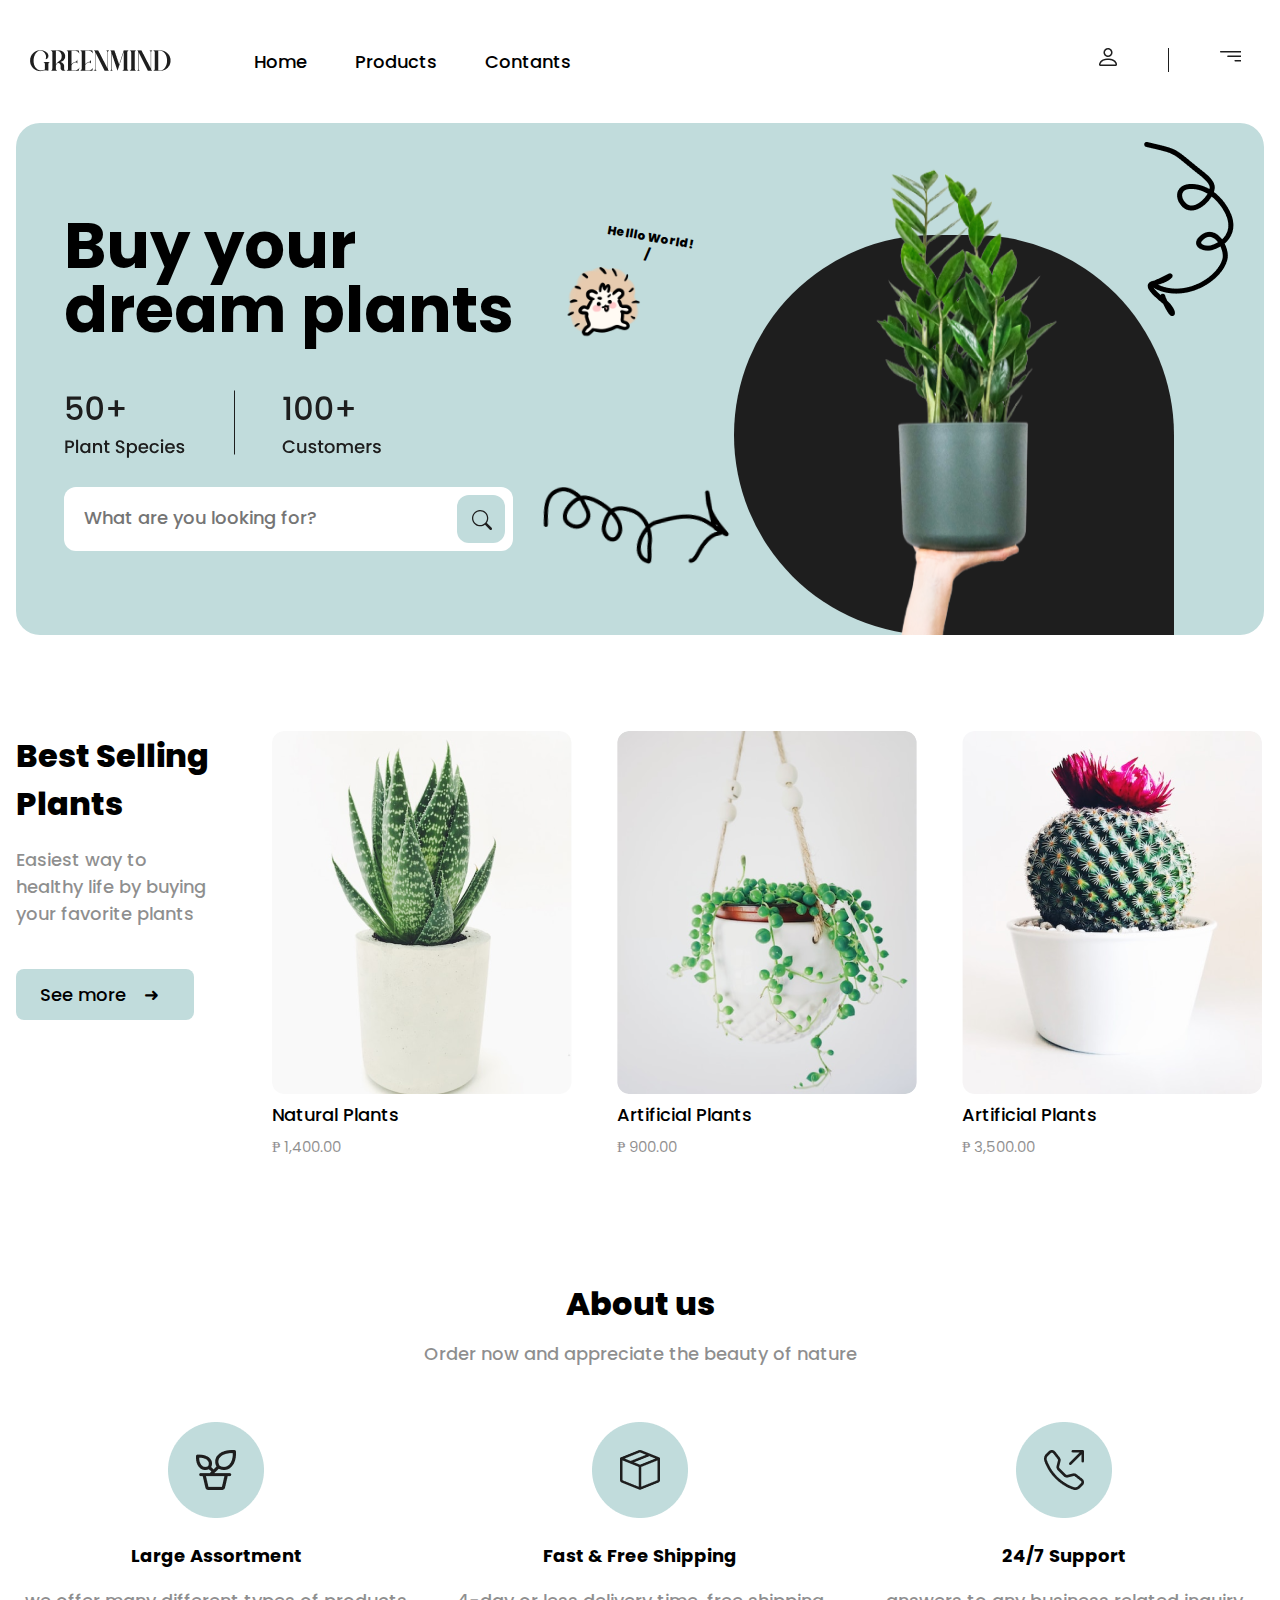
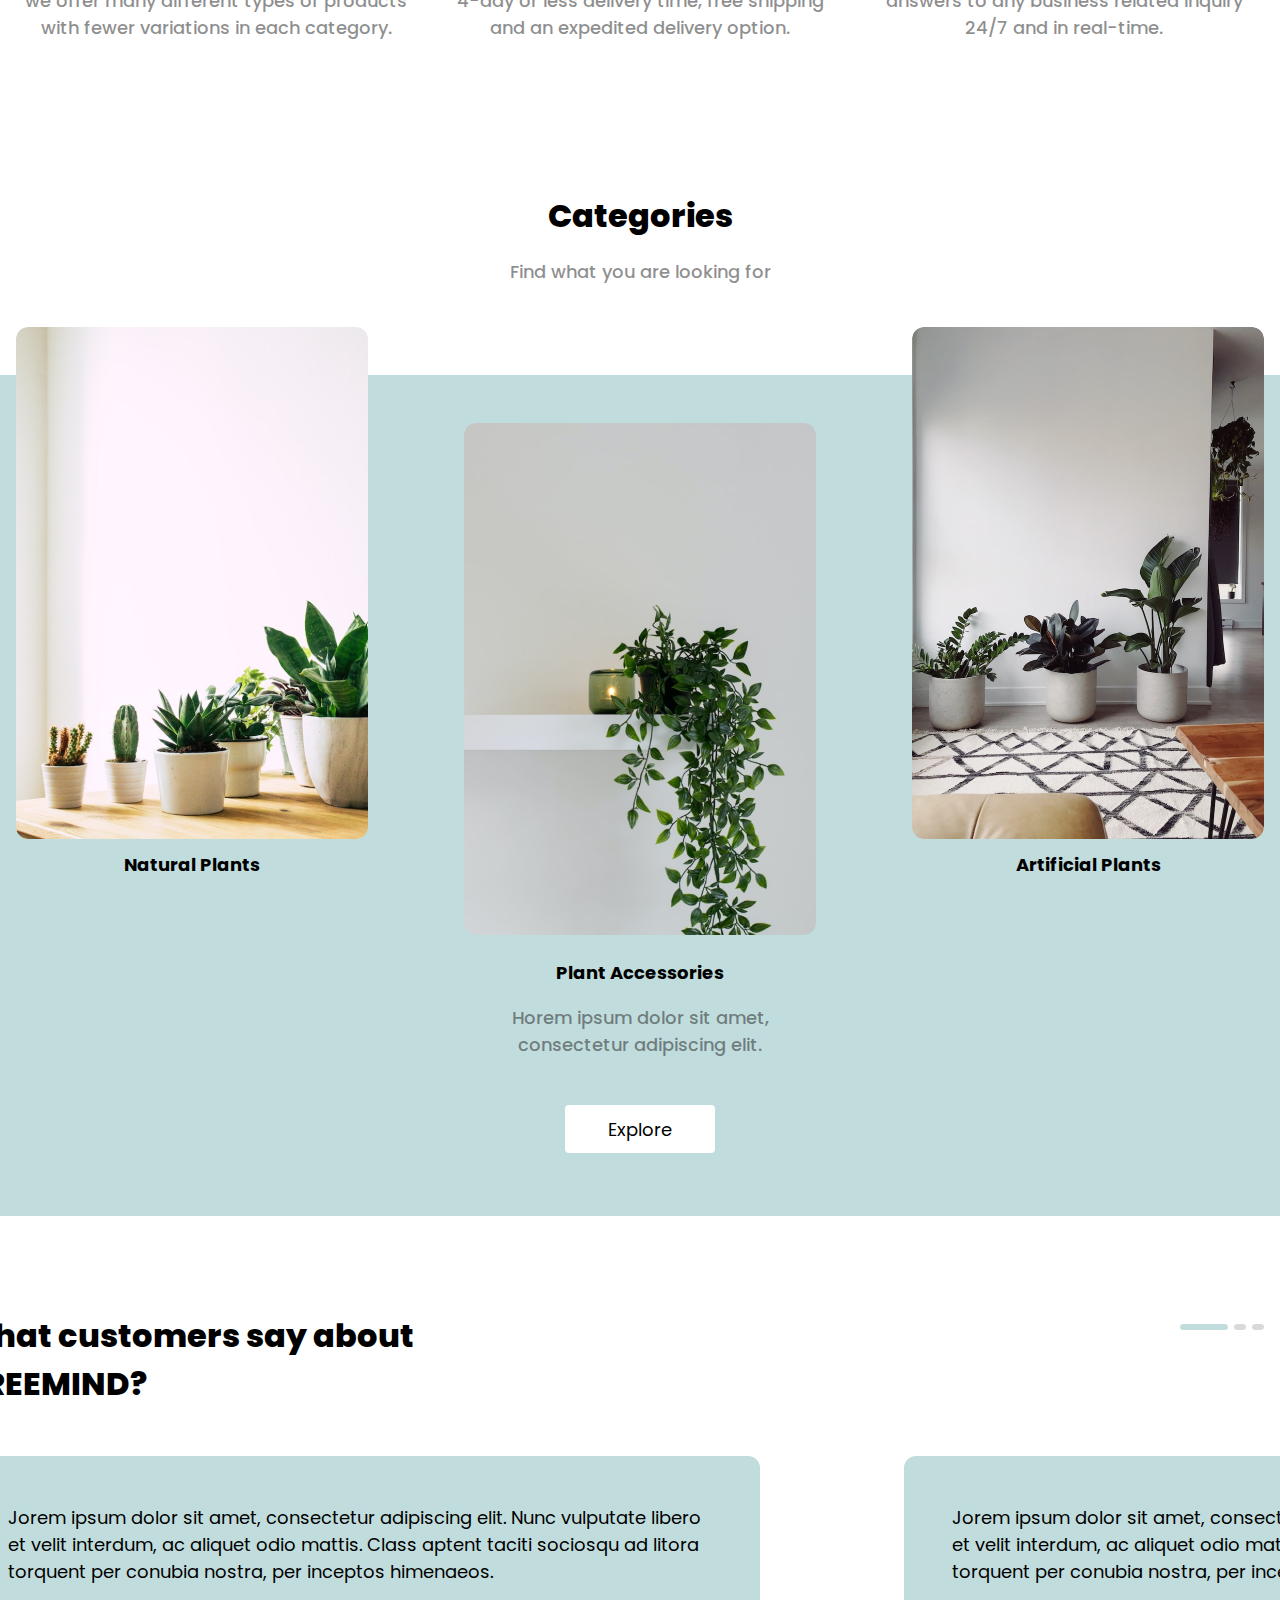
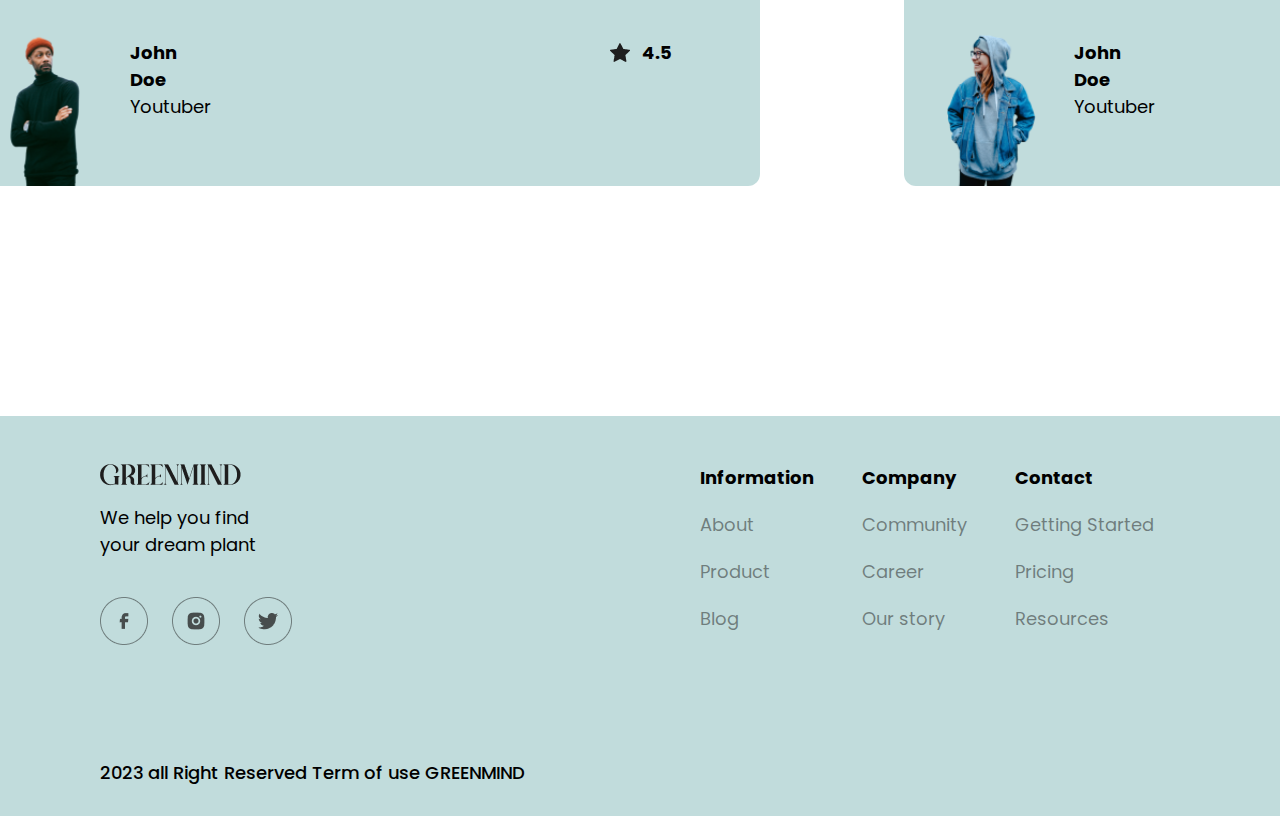
==== commit 6be2a4ec: "Add files via upload" ====
--- a/assignment 0/index.html
+++ b/assignment 0/index.html
@@ -54,6 +54,8 @@
                             </div>
                         </a>
                     </div>
+                    <img src="img/Heggi.png" alt="" class="heggi">
+                    <p class="sayHi">Helllo World!<br>/</p>
                     <img src="img/Vector 186.png" alt="" class="vector186">
                     <img src="img/Vector 187.png" alt="" class="vector187">
                     <img src="img/plane.png" alt="" class="plane">
--- a/assignment 0/style.css
+++ b/assignment 0/style.css
@@ -723,4 +723,22 @@
 }
 .area a{
     color: rgba(30, 30, 30, 0.5);
+}
+
+.heggi{
+    position: absolute;
+    width: 80px;
+    left: 500px;
+    bottom: 170px;
+}
+
+.sayHi{
+    position: absolute;
+    font-size: 12px;
+    font-weight: 800;
+    left: 540px;
+    top: 45px;
+    width: 90px;
+    transform: rotate(10deg);
+    text-align: center;
 }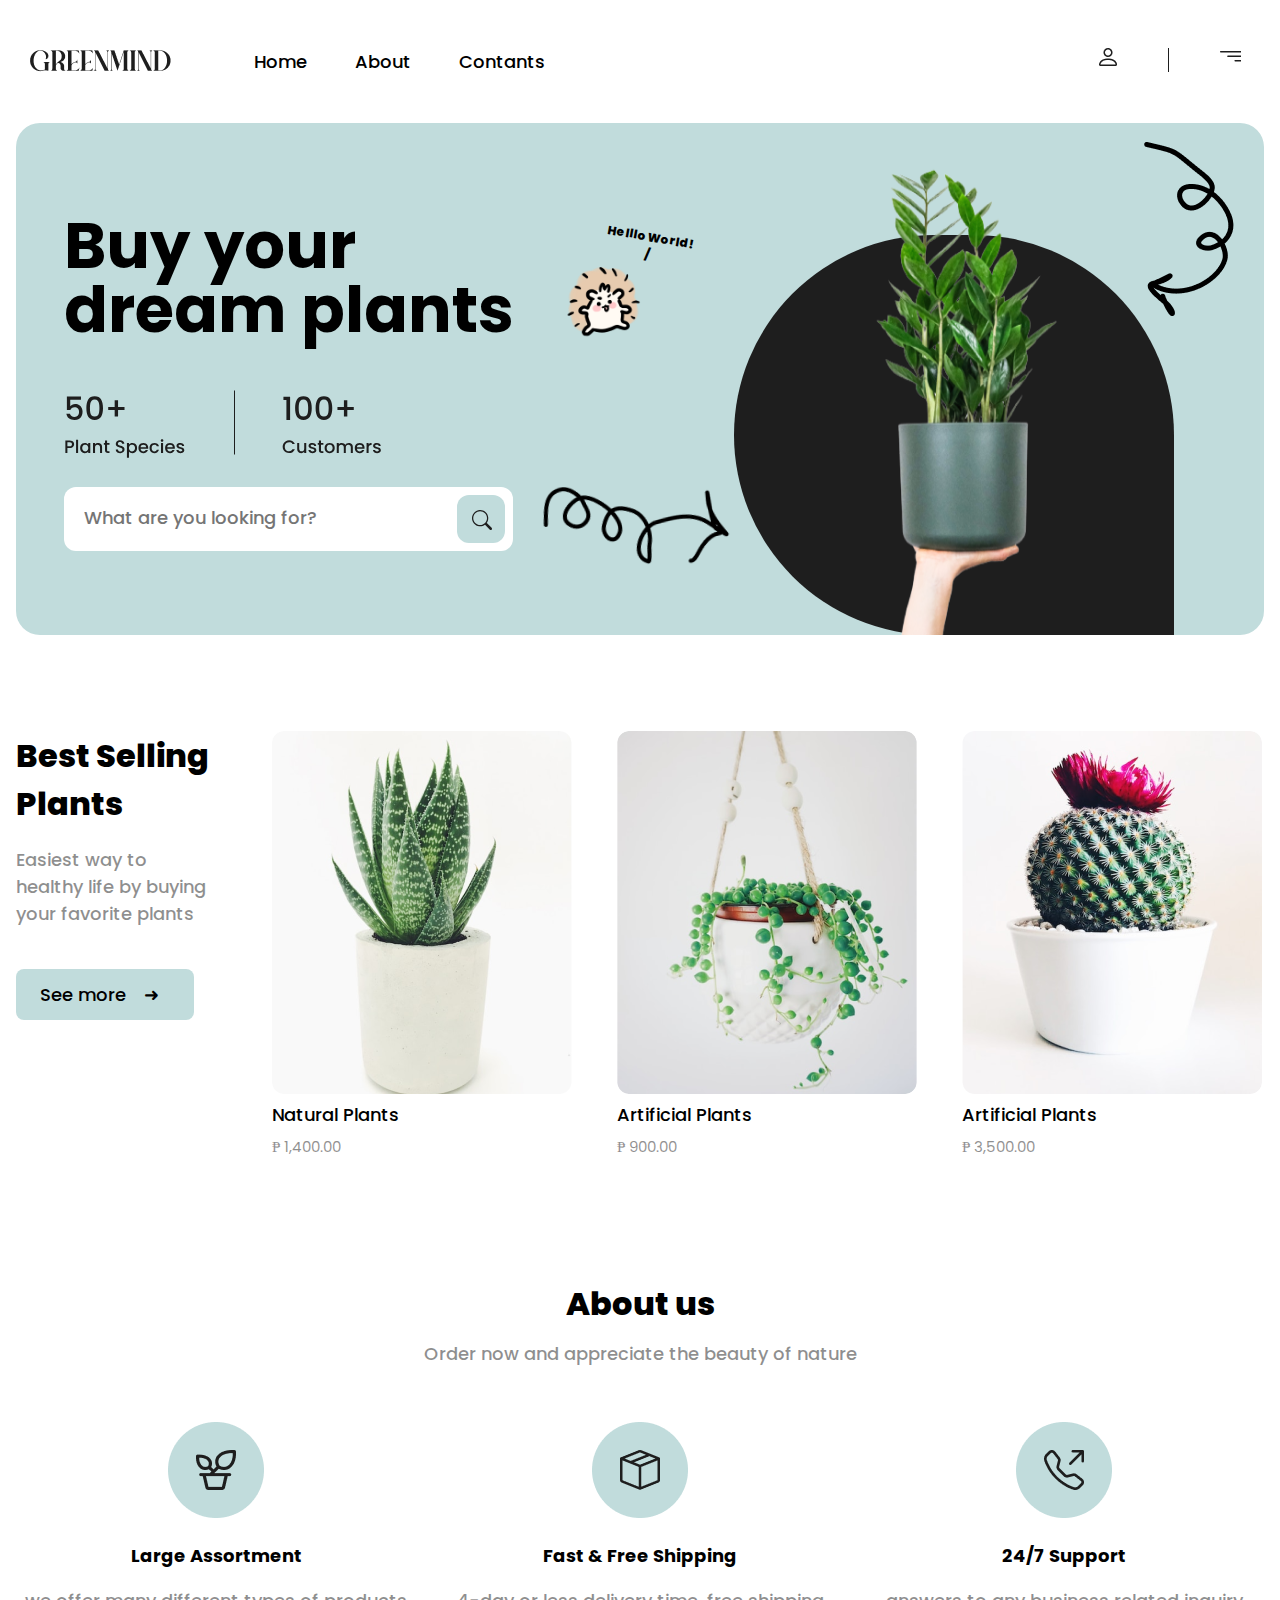
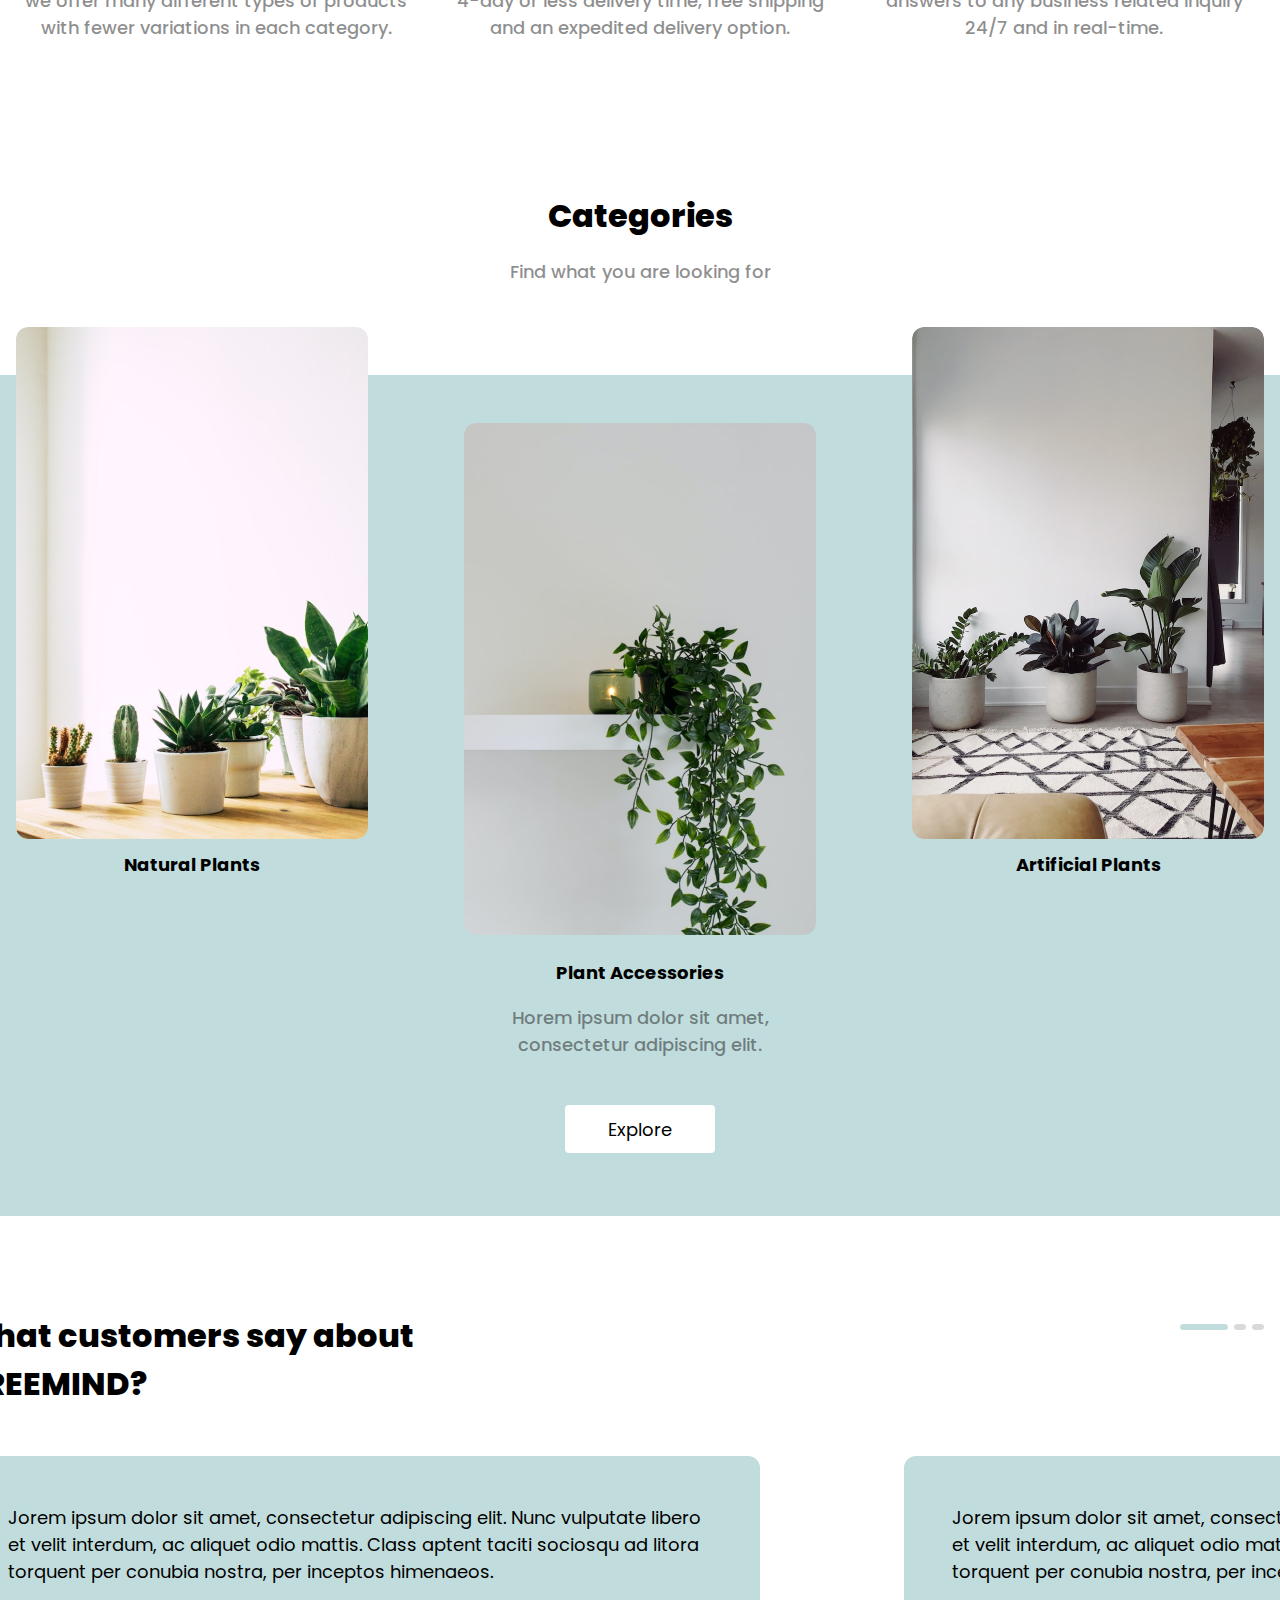
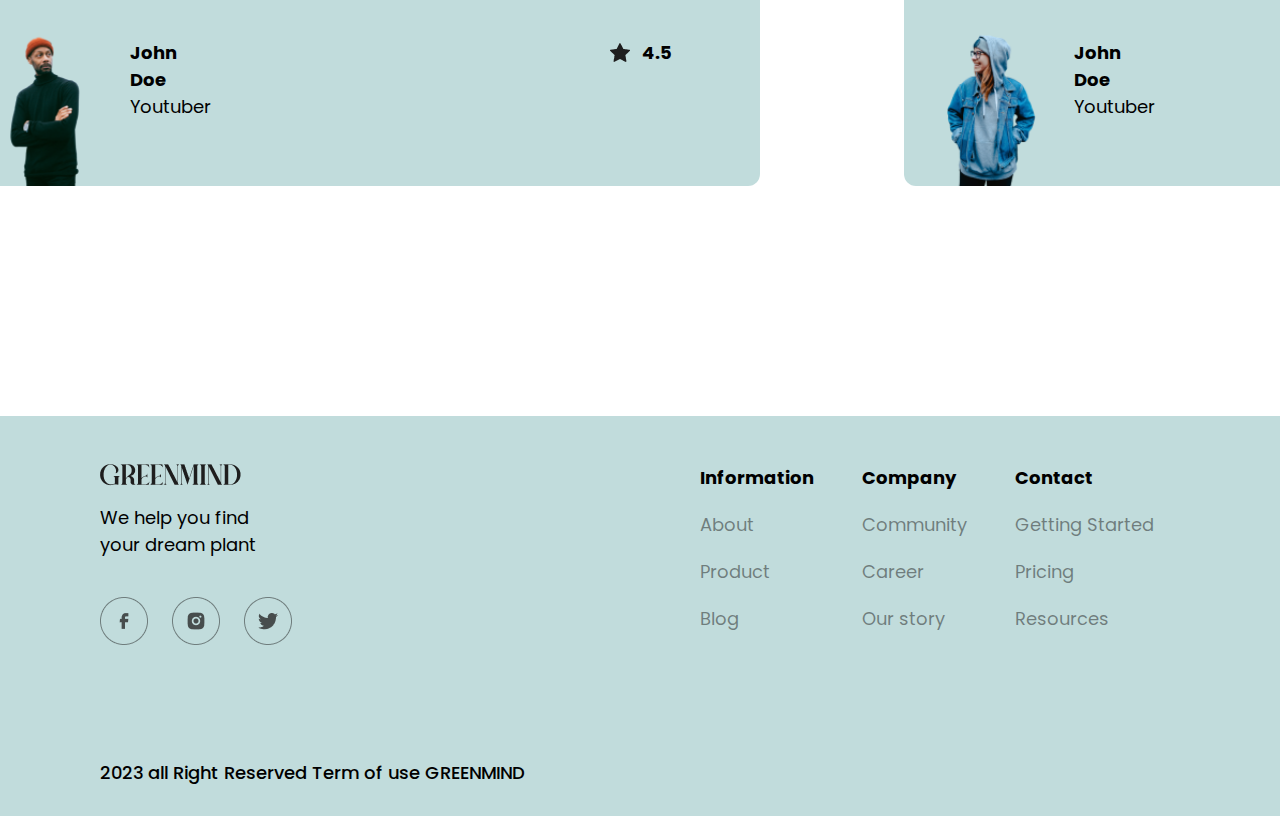
==== commit 591654c4: "Add files via upload" ====
--- a/assignment 0/index.html
+++ b/assignment 0/index.html
@@ -13,9 +13,9 @@
         <div class="navbar">
             <img src="img/GREENMIND.png" alt="" class="logo">
             <div class="menu">
-                <a href="">Home</a>
-                <a href="">Products</a>
-                <a href="">Contants</a>
+                <a href="#landingPage">Home</a>
+                <a href="#aboutUs">About </a>
+                <a href="#content">Contants</a>
             </div>
             <div class="account">
                 <a href="">
@@ -31,7 +31,7 @@
                 
             </div>
         </div>
-        <div class="landingPage">
+        <div class="landingPage" id="landingPage">
             <div class="frame3">
                 <div class="frame9">
                     <div class="frame7">
@@ -101,7 +101,7 @@
                 </div>
             </div>
         </div>
-        <div class="aboutUs">
+        <div class="aboutUs" id="aboutUs">
             <div class="frame23">
                 <div class="title frame17">
                     <h3>About us</h3>
@@ -188,7 +188,7 @@
             </div>
         </div>
     </div>
-    <footer>
+    <footer id="content">
         <p class="copyRight">
             2023 all Right Reserved Term of use GREENMIND
         </p>
--- a/assignment 0/style.css
+++ b/assignment 0/style.css
@@ -192,11 +192,14 @@
 height: 48px;
 left: 393px;
 top: 8px;
-
-/* Color 1 */
-
 background: #C1DCDC;
 border-radius: 12px;
+transition-duration: 0.5s;
+}
+
+.Rectangle1:hover{
+background: #8cd3d3;;
+
 }
 
 .vector{
@@ -212,8 +215,6 @@
 position: absolute;
 left: 480px;
 top: 310px;
-
-
 transform: rotate(-5deg);
 }
 
